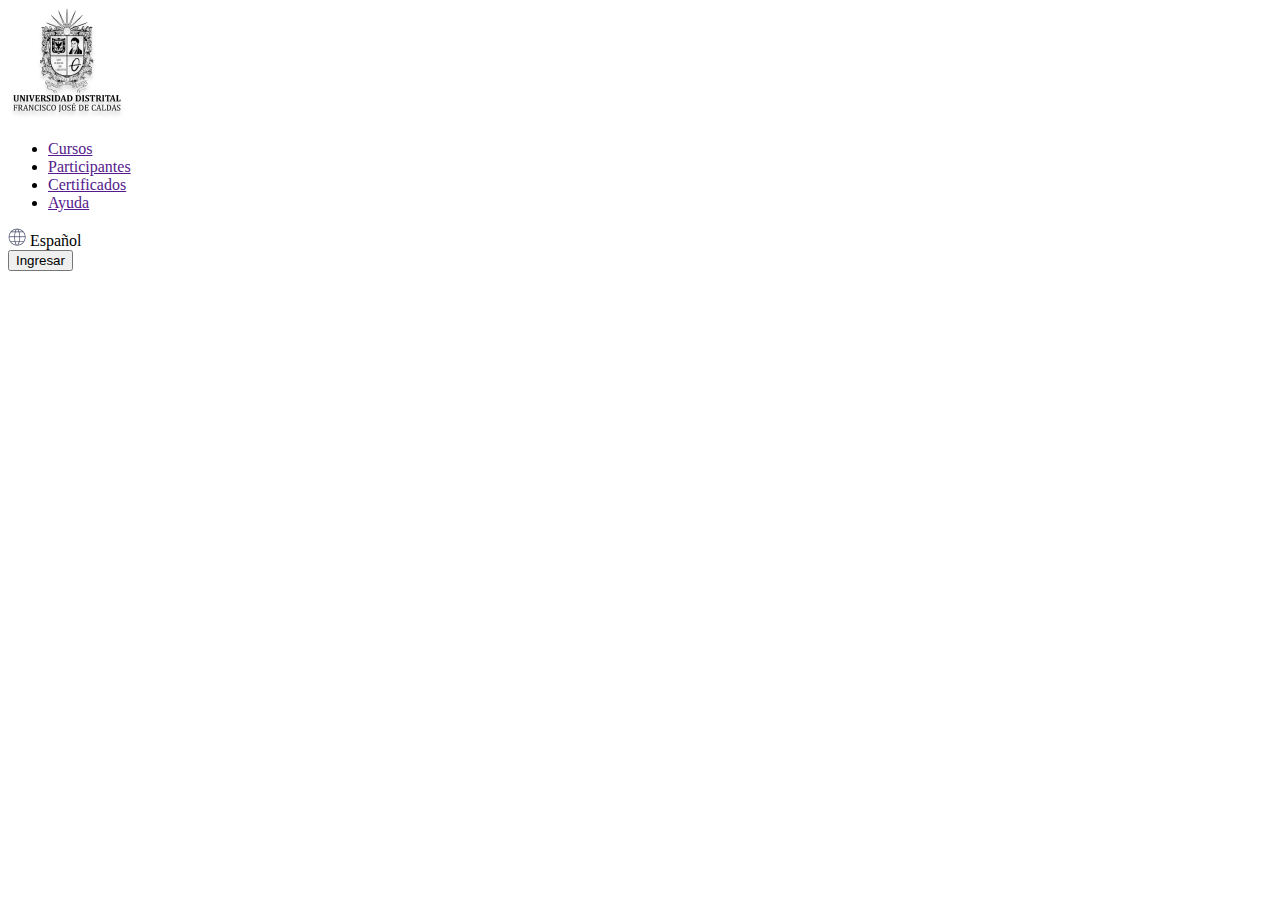
==== punto-1-2-3/index.html @ 98e2f07d "Creacion de header" ====
<!DOCTYPE html>
<html lang="en">
<head>
    <meta charset="UTF-8">
    <meta name="viewport" content="width=device-width, initial-scale=1.0">
    <title>Document</title>
</head>
<body>
    <header>
        <div class="header_navigator">
            <img src="./public/images/header-logo.png" alt="header logo">
            <nav>
                <ul>
                    <li><a href="">Cursos</a></li>
                    <li><a href="">Participantes</a></li>
                    <li><a href="">Certificados</a></li>
                    <li><a href="">Ayuda</a></li>
                </ul>
            </nav>
        </div>
        <div class="header_settings">
            <div class="language">
                <img src="./public/images/header-world.png" alt="header world">
                <span>Español</span>
            </div>
            <button>Ingresar</button>
        </div>
    </header>
    <main></main>

    <footer></footer>
</body>
</html>
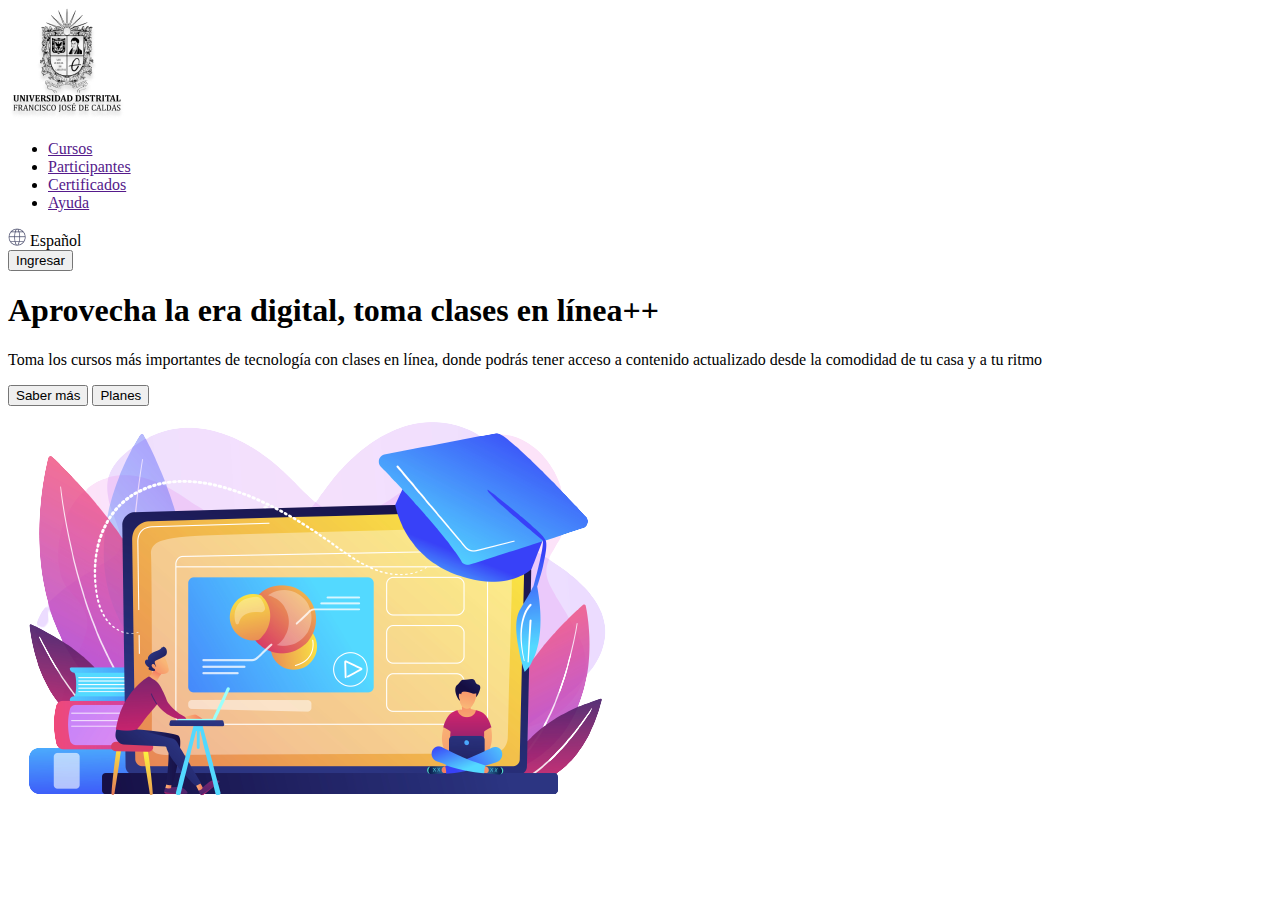
==== commit 227c0686: "Creación de banner en HTML" ====
--- a/punto-1-2-3/index.html
+++ b/punto-1-2-3/index.html
@@ -1,33 +1,53 @@
 <!DOCTYPE html>
 <html lang="en">
-<head>
-    <meta charset="UTF-8">
-    <meta name="viewport" content="width=device-width, initial-scale=1.0">
+  <head>
+    <meta charset="UTF-8" />
+    <meta name="viewport" content="width=device-width, initial-scale=1.0" />
     <title>Document</title>
-</head>
-<body>
+  </head>
+  <body>
     <header>
-        <div class="header_navigator">
-            <img src="./public/images/header-logo.png" alt="header logo">
-            <nav>
-                <ul>
-                    <li><a href="">Cursos</a></li>
-                    <li><a href="">Participantes</a></li>
-                    <li><a href="">Certificados</a></li>
-                    <li><a href="">Ayuda</a></li>
-                </ul>
-            </nav>
+      <div class="header_navigator">
+        <img src="./public/images/header-logo.png" alt="header logo" />
+        <nav>
+          <ul>
+            <li><a href="">Cursos</a></li>
+            <li><a href="">Participantes</a></li>
+            <li><a href="">Certificados</a></li>
+            <li><a href="">Ayuda</a></li>
+          </ul>
+        </nav>
+      </div>
+      <div class="header_settings">
+        <div class="language">
+          <img src="./public/images/header-world.png" alt="header world" />
+          <span>Español</span>
         </div>
-        <div class="header_settings">
-            <div class="language">
-                <img src="./public/images/header-world.png" alt="header world">
-                <span>Español</span>
-            </div>
-            <button>Ingresar</button>
+        <button>Ingresar</button>
+      </div>
+    </header>
+    <main>
+      <section id="banner">
+        <div class="banner__info">
+          <div class="banner_text">
+            <h1>Aprovecha la era digital, toma clases en línea++</h1>
+            <p>
+              Toma los cursos más importantes de tecnología con clases en línea,
+              donde podrás tener acceso a contenido actualizado desde la
+              comodidad de tu casa y a tu ritmo
+            </p>
+          </div>
+          <div class="banner_buttons">
+            <button>Saber más</button>
+            <button>Planes</button>
+          </div>
         </div>
-    </header>
-    <main></main>
+        <img src="./public/images/banner-online.png" alt="banner-online" />
+      </section>
+      <section id="section-1"></section>
+      <section id="section-2"></section>
+    </main>
 
     <footer></footer>
-</body>
-</html>+  </body>
+</html>
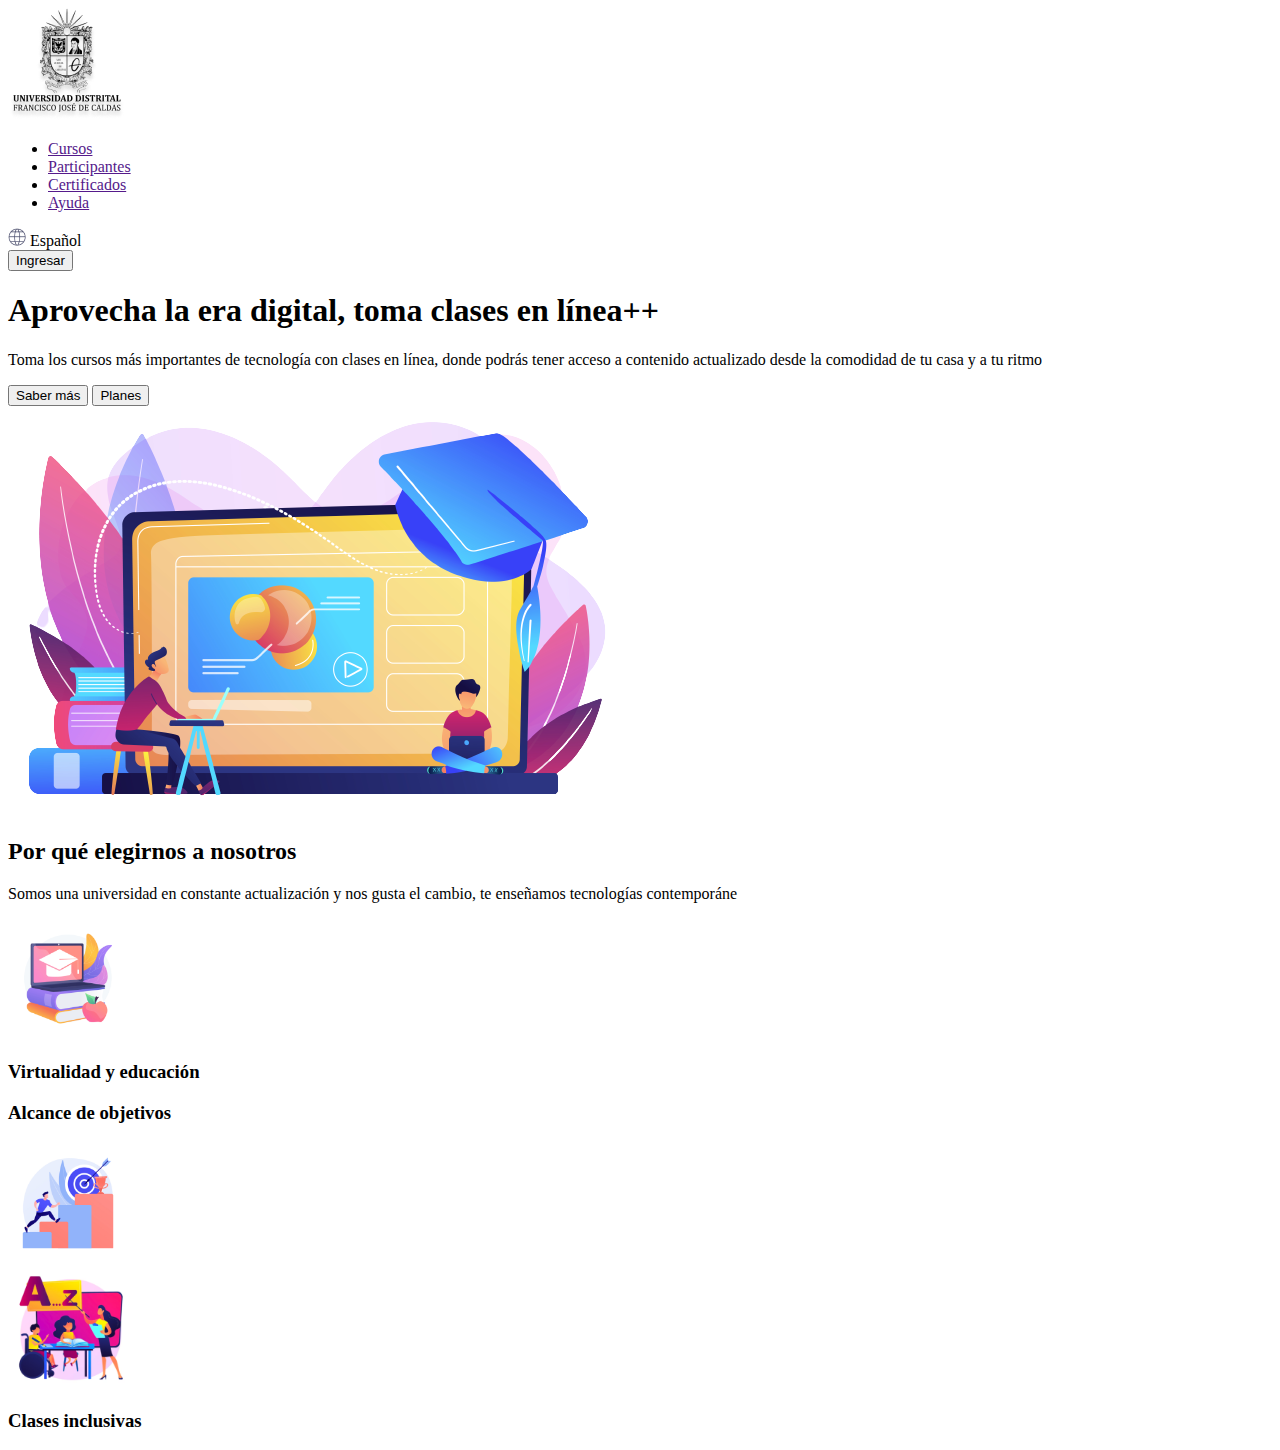
==== commit 96ed3e96: "Creacion de section 1 con HTML" ====
--- a/punto-1-2-3/index.html
+++ b/punto-1-2-3/index.html
@@ -44,7 +44,35 @@
         </div>
         <img src="./public/images/banner-online.png" alt="banner-online" />
       </section>
-      <section id="section-1"></section>
+      <section id="section-1">
+        <div class="Section-1_info">
+          <h2>Por qué elegirnos a nosotros</h2>
+          <p>
+            Somos una universidad en constante actualización y nos gusta el
+            cambio, te enseñamos tecnologías contemporáne
+          </p>
+        </div>
+        <div class="card-1">
+            <img src="./public/images/section1-education.png" alt="education"
+            width="120px"
+            height="120px"
+            >
+            <h3>Virtualidad y educación</h3>
+        </div>
+        <div class="card-2">
+            <h3>Alcance de objetivos</h3>
+            <img src="./public/images/section1-goals.png" alt="goals"
+            width="120px"
+            height="120px">
+        </div>
+        <div class="card-3">
+            <img src="./public/images/section1-teach.png" alt="teach"
+            width="120px"
+            height="120px"
+            >
+            <h3>Clases inclusivas</h3>
+        </div>
+      </section>
       <section id="section-2"></section>
     </main>
 
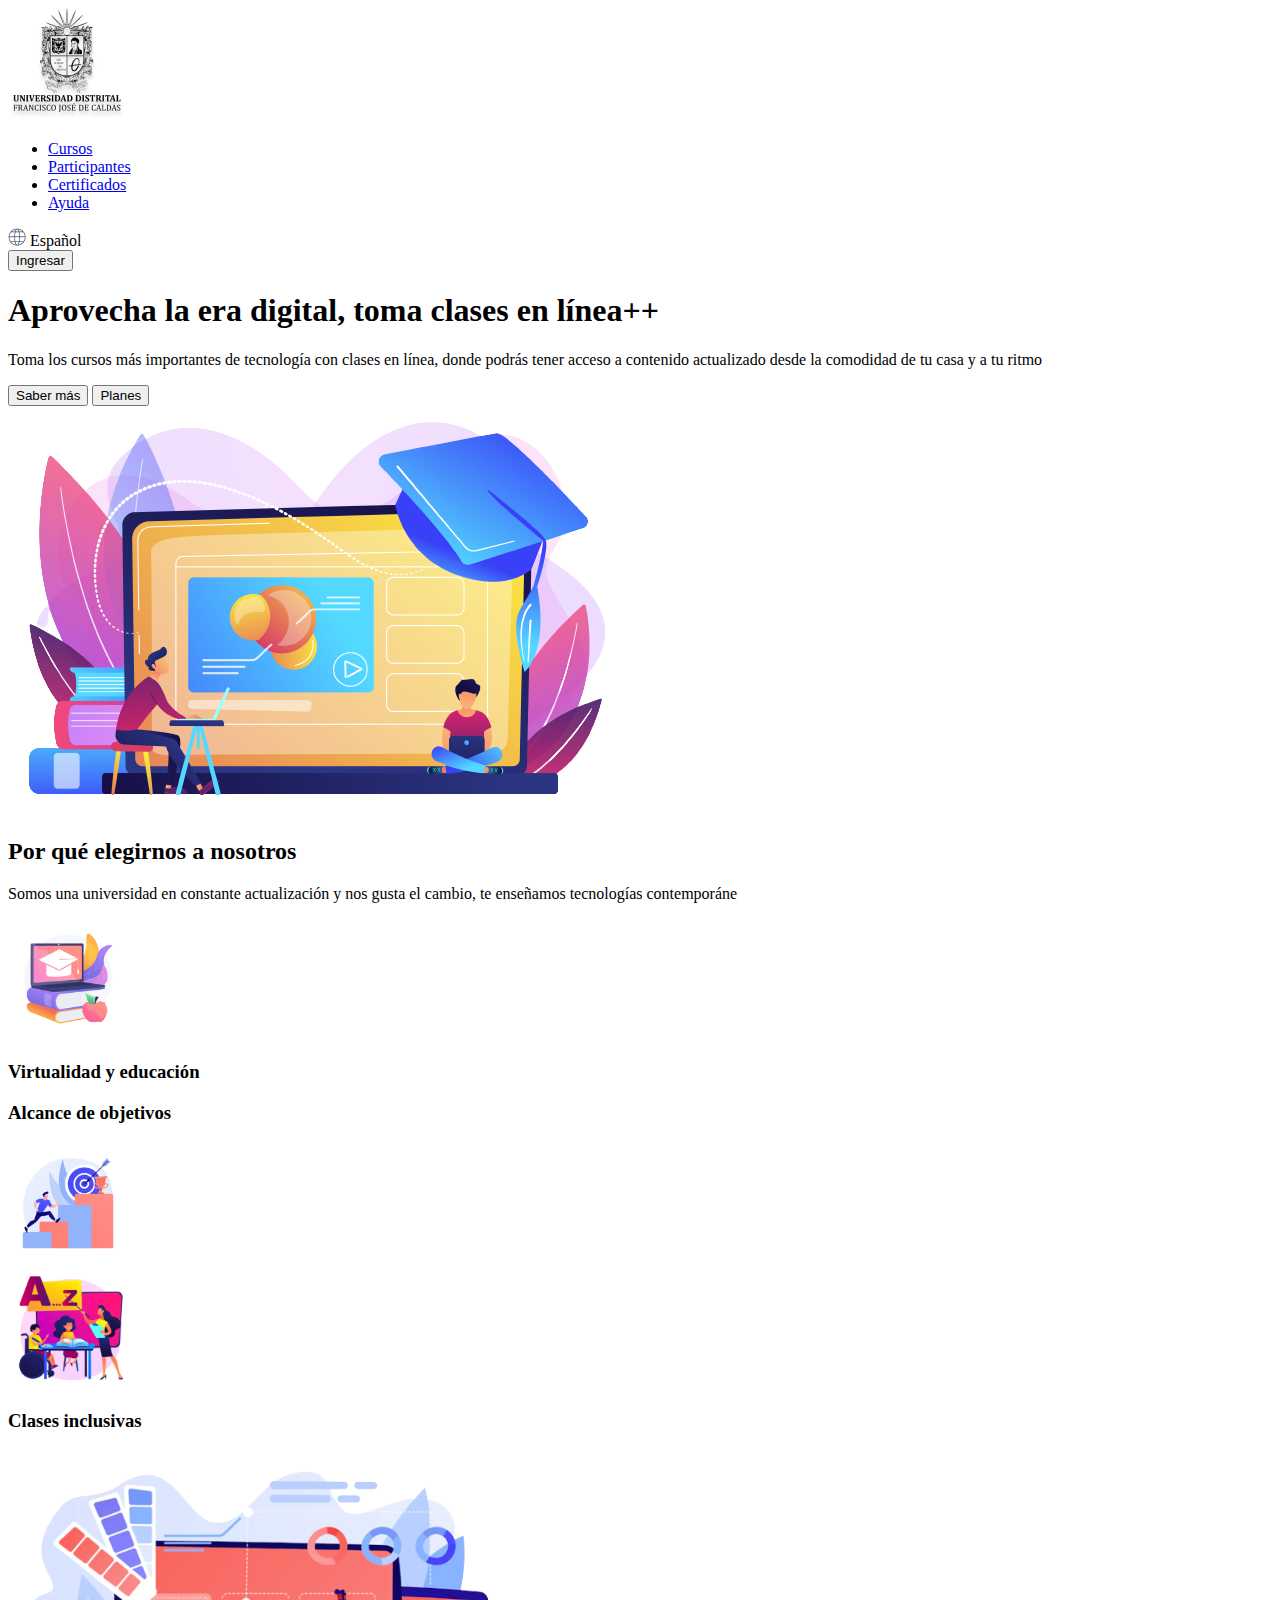
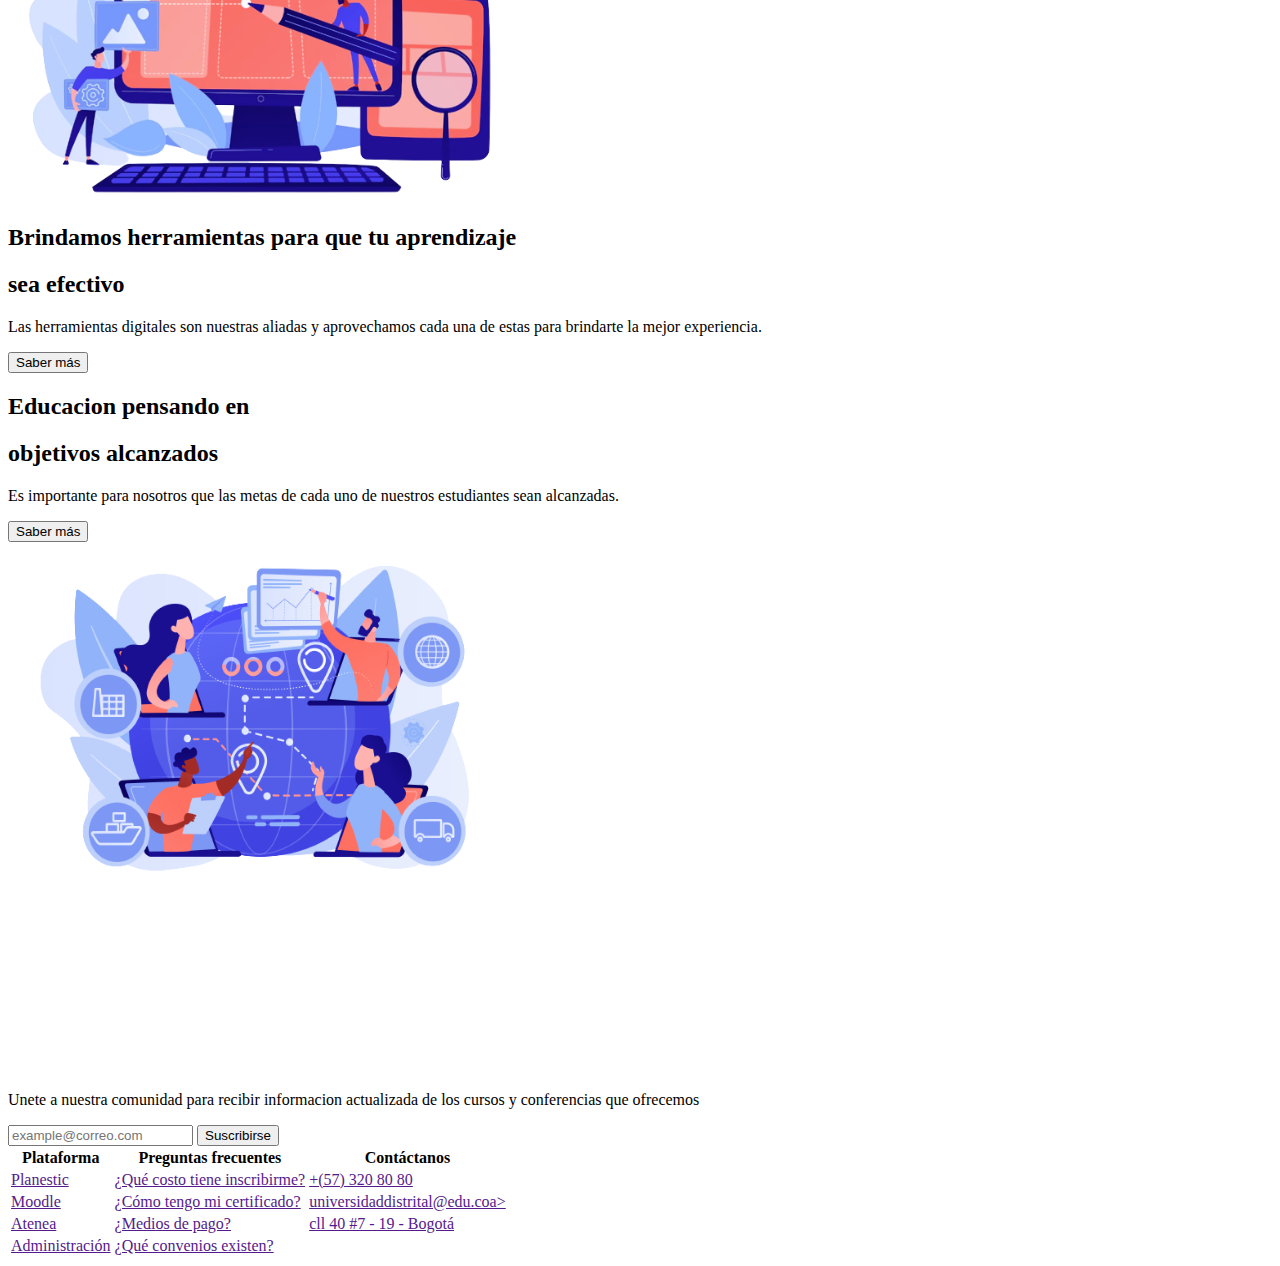
==== commit 6a3fa967: "Finalizacion del punto 2" ====
--- a/punto-1-2-3/index.html
+++ b/punto-1-2-3/index.html
@@ -3,7 +3,7 @@
   <head>
     <meta charset="UTF-8" />
     <meta name="viewport" content="width=device-width, initial-scale=1.0" />
-    <title>Document</title>
+    <title>Page Design</title>
   </head>
   <body>
     <header>
@@ -11,10 +11,10 @@
         <img src="./public/images/header-logo.png" alt="header logo" />
         <nav>
           <ul>
-            <li><a href="">Cursos</a></li>
-            <li><a href="">Participantes</a></li>
-            <li><a href="">Certificados</a></li>
-            <li><a href="">Ayuda</a></li>
+            <li><a href="#banner">Cursos</a></li>
+            <li><a href="#section-1">Participantes</a></li>
+            <li><a href="#section-2">Certificados</a></li>
+            <li><a href="#footer">Ayuda</a></li>
           </ul>
         </nav>
       </div>
@@ -52,30 +52,125 @@
             cambio, te enseñamos tecnologías contemporáne
           </p>
         </div>
-        <div class="card-1">
-            <img src="./public/images/section1-education.png" alt="education"
+        <div class="section-1__card">
+          <img
+            src="./public/images/section1-education.png"
+            alt="education"
             width="120px"
             height="120px"
-            >
-            <h3>Virtualidad y educación</h3>
+          />
+          <h3>Virtualidad y educación</h3>
         </div>
-        <div class="card-2">
-            <h3>Alcance de objetivos</h3>
-            <img src="./public/images/section1-goals.png" alt="goals"
-            width="120px"
-            height="120px">
-        </div>
-        <div class="card-3">
-            <img src="./public/images/section1-teach.png" alt="teach"
+        <div class="section-1__card">
+          <h3>Alcance de objetivos</h3>
+          <img
+            src="./public/images/section1-goals.png"
+            alt="goals"
             width="120px"
             height="120px"
-            >
-            <h3>Clases inclusivas</h3>
+          />
+        </div>
+        <div class="section-1__card">
+          <img
+            src="./public/images/section1-teach.png"
+            alt="teach"
+            width="120px"
+            height="120px"
+          />
+          <h3>Clases inclusivas</h3>
         </div>
       </section>
-      <section id="section-2"></section>
+      <section id="section-2">
+        <div class="section-2__info">
+          <img
+            src="./public/images/section2-tools.png"
+            alt="tools"
+            width="500px"
+            height="350px"
+          />
+          <div>
+            <div>
+              <h2>Brindamos herramientas para que tu aprendizaje</h2>
+              <h2>sea efectivo</h2>
+              <p>
+                Las herramientas digitales son nuestras aliadas y aprovechamos
+                cada una de estas para brindarte la mejor experiencia.
+              </p>
+              <button>Saber más</button>
+            </div>
+          </div>
+        </div>
+        <div class="section-2__info">
+          <div>
+            <h2>Educacion pensando en</h2>
+            <h2>objetivos alcanzados</h2>
+            <p>
+              Es importante para nosotros que las metas de cada uno de nuestros
+              estudiantes sean alcanzadas.
+            </p>
+            <button>Saber más</button>
+          </div>
+          <img
+            src="./public/images/section2-goals.png"
+            alt="goals"
+            width="500px"
+            height="350px"
+          />
+        </div>
+      </section>
     </main>
-
-    <footer></footer>
+    <footer id="footer">
+      <div class="footer__info">
+        <img
+          src="./public/images/footer-logo.png"
+          alt="logo"
+          width="200px"
+          height="175px"
+        />
+        <p>
+          Unete a nuestra comunidad para recibir informacion actualizada de los
+          cursos y conferencias que ofrecemos
+        </p>
+        <form action="">
+          <input type="email"
+          placeholder ="example@correo.com"
+          name="user_email"
+          >
+          <button>Suscribirse</button>
+        </form>
+      </div>
+      <div class="footer__list">
+        <table>
+          <thead>
+            <tr>
+              <th>Plataforma</th>
+              <th>Preguntas frecuentes</th>
+              <th>Contáctanos</th>
+            </tr>
+          </thead>
+          <tbody>
+            <tr>
+              <td><a href="">Planestic</a></td>
+              <td><a href="">¿Qué costo tiene inscribirme?</a></td>
+              <td><a href="">+(57) 320 80 80</a></td>
+            </tr>
+            <tr>
+              <td><a href="">Moodle</a></td>
+              <td><a href="">¿Cómo tengo mi certificado?</a></td>
+              <td><a href="">universidaddistrital@edu.coa></td>
+            </tr>
+            <tr>
+              <td><a href="">Atenea</a></td>
+              <td><a href="">¿Medios de pago?</a></td>
+              <td><a href="">cll 40 #7 - 19 - Bogotá</a></td>
+            </tr>
+            <tr>
+              <td><a href="">Administración</a></td>
+              <td><a href="">¿Qué convenios existen?</a></td>
+            </tr>
+          </tbody>
+        </table>
+      </div>
+    </footer>
   </body>
 </html>
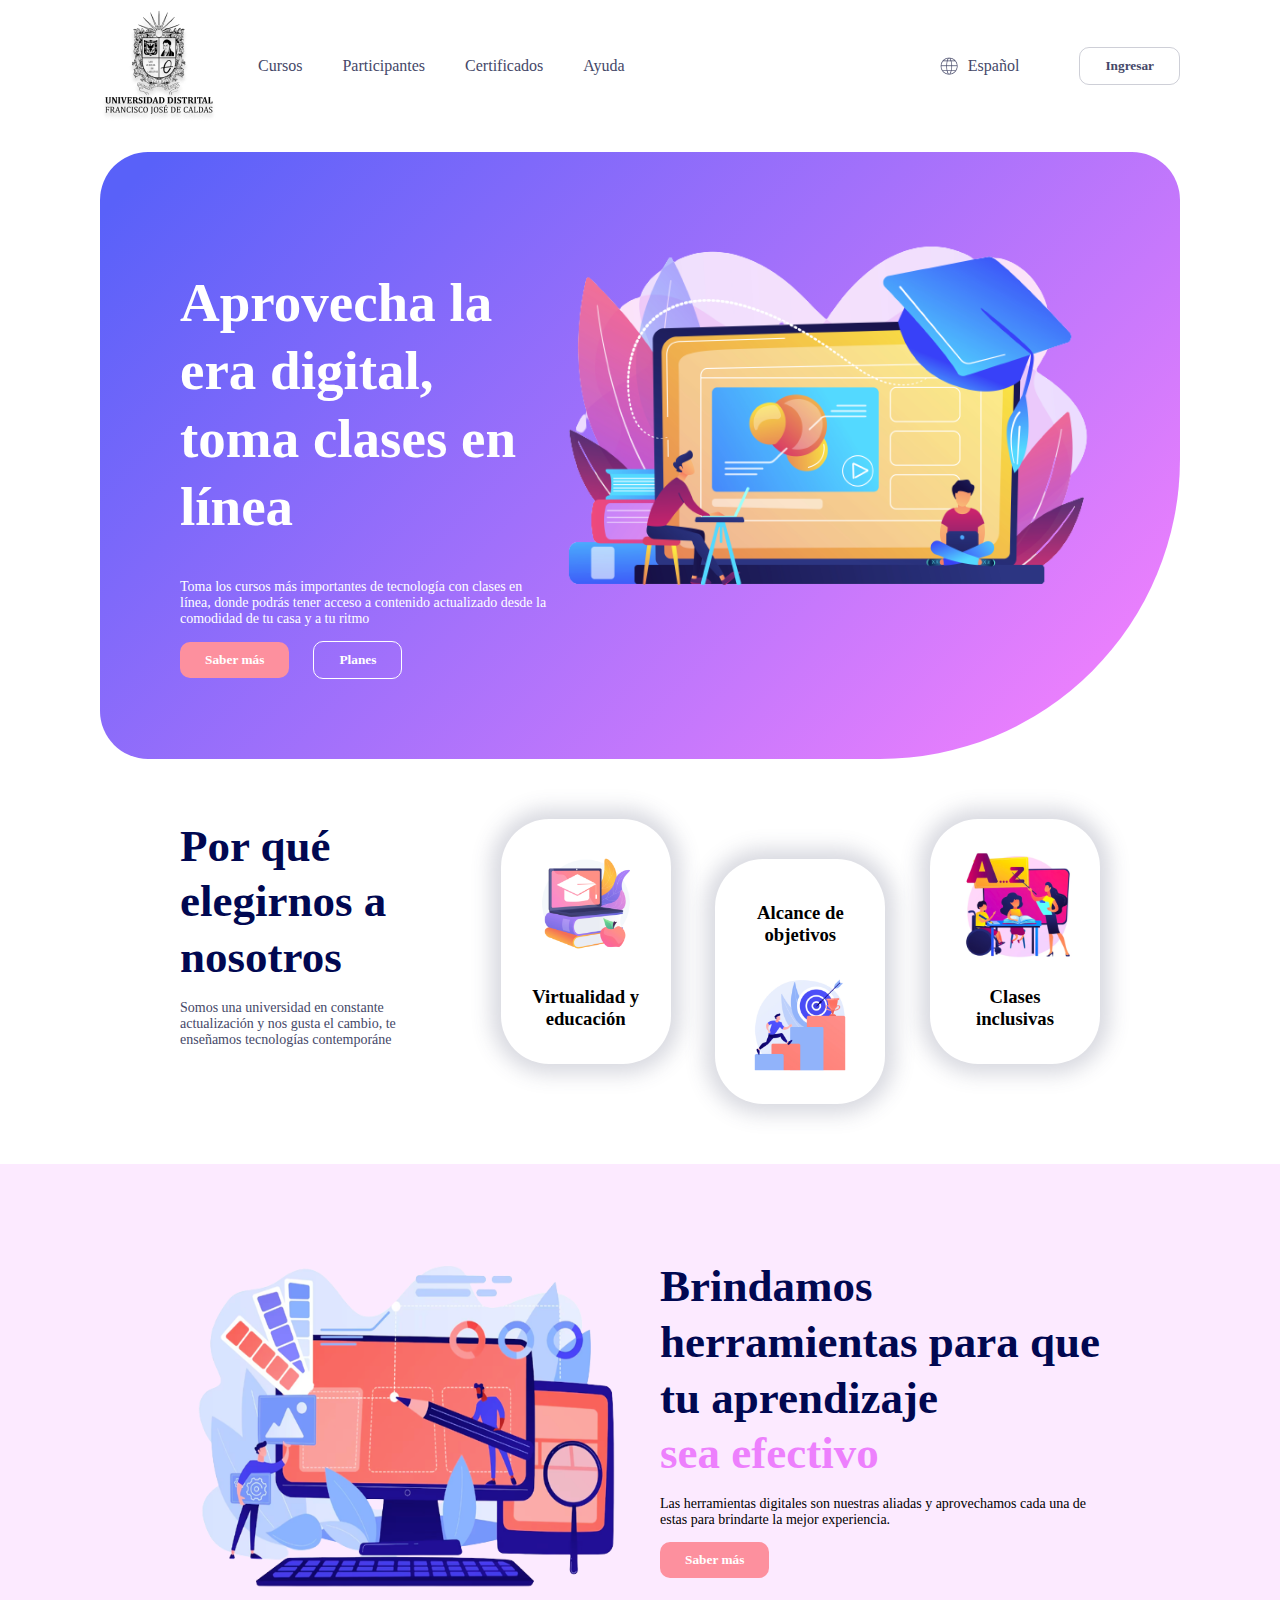
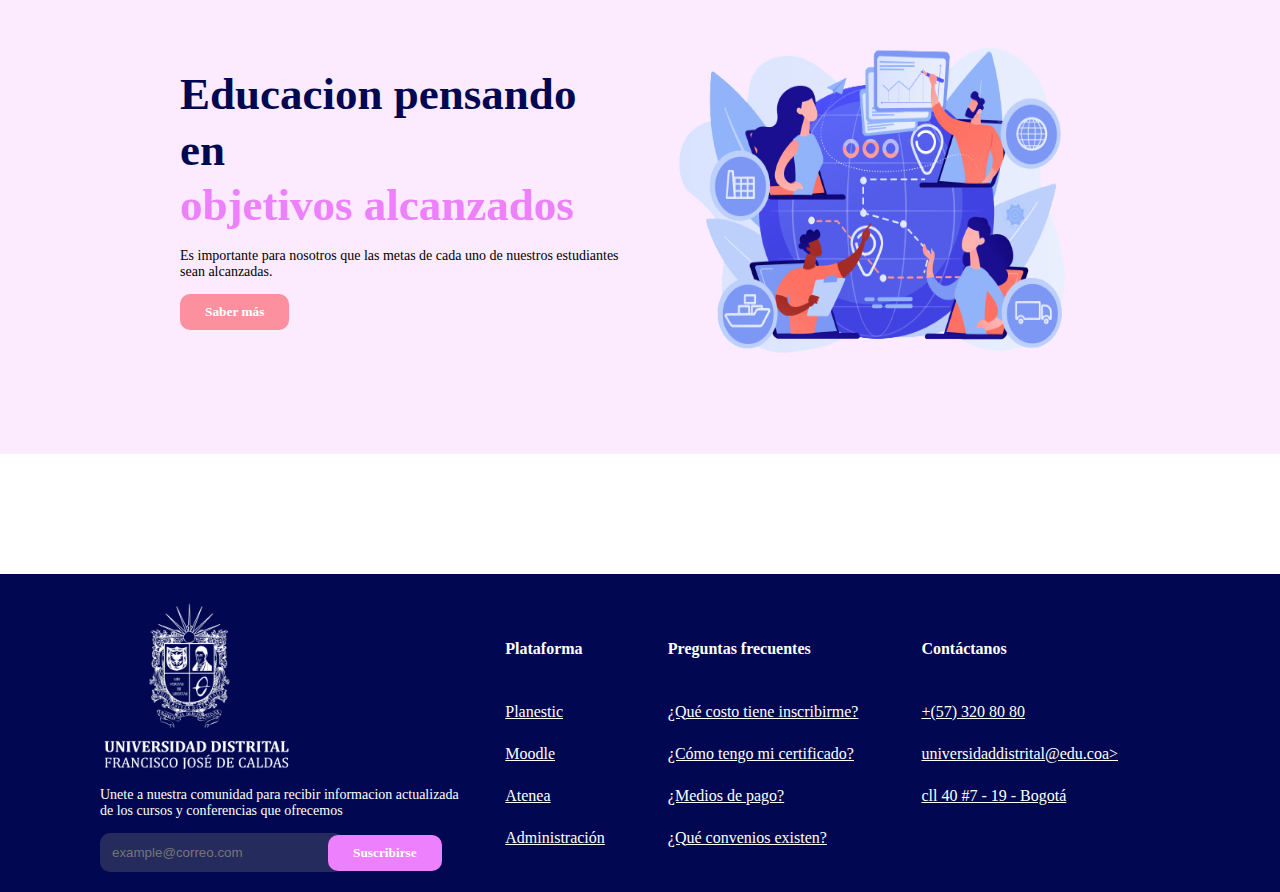
==== commit 68814a04: "Finalizacion punto 3" ====
--- a/punto-1-2-3/index.html
+++ b/punto-1-2-3/index.html
@@ -3,6 +3,13 @@
   <head>
     <meta charset="UTF-8" />
     <meta name="viewport" content="width=device-width, initial-scale=1.0" />
+    <link rel="stylesheet" href="https://indestructibletype.com/fonts/Jost.css" type="text/css" charset="utf-8" />
+    <link rel="stylesheet" href="./styles/header-style.css">
+    <link rel="stylesheet" href="./styles/banner-styles.css">
+    <link rel="stylesheet" href="./styles/common-styles.css">
+    <link rel="stylesheet" href="./styles/section-1-styles.css">
+    <link rel="stylesheet" href="./styles/section-2-styles.css">
+    <link rel="stylesheet" href="./styles/footer-styles.css">
     <title>Page Design</title>
   </head>
   <body>
@@ -30,7 +37,7 @@
       <section id="banner">
         <div class="banner__info">
           <div class="banner_text">
-            <h1>Aprovecha la era digital, toma clases en línea++</h1>
+            <h1>Aprovecha la era digital, toma clases en línea</h1>
             <p>
               Toma los cursos más importantes de tecnología con clases en línea,
               donde podrás tener acceso a contenido actualizado desde la
@@ -38,8 +45,8 @@
             </p>
           </div>
           <div class="banner_buttons">
-            <button>Saber más</button>
-            <button>Planes</button>
+            <button class="button_orange">Saber más</button>
+            <button class="button-transparent">Planes</button>
           </div>
         </div>
         <img src="./public/images/banner-online.png" alt="banner-online" />
@@ -61,7 +68,7 @@
           />
           <h3>Virtualidad y educación</h3>
         </div>
-        <div class="section-1__card">
+        <div class="section-1__card section-1__card-down">
           <h3>Alcance de objetivos</h3>
           <img
             src="./public/images/section1-goals.png"
@@ -85,35 +92,35 @@
           <img
             src="./public/images/section2-tools.png"
             alt="tools"
-            width="500px"
+            width="450px"
             height="350px"
           />
           <div>
             <div>
               <h2>Brindamos herramientas para que tu aprendizaje</h2>
-              <h2>sea efectivo</h2>
+              <h2 class="title-pink">sea efectivo</h2>
               <p>
                 Las herramientas digitales son nuestras aliadas y aprovechamos
                 cada una de estas para brindarte la mejor experiencia.
               </p>
-              <button>Saber más</button>
+              <button class="button_orange">Saber más</button>
             </div>
           </div>
         </div>
         <div class="section-2__info">
           <div>
             <h2>Educacion pensando en</h2>
-            <h2>objetivos alcanzados</h2>
+            <h2 class="title-pink">objetivos alcanzados</h2>
             <p>
               Es importante para nosotros que las metas de cada uno de nuestros
               estudiantes sean alcanzadas.
             </p>
-            <button>Saber más</button>
+            <button class="button_orange">Saber más</button>
           </div>
           <img
             src="./public/images/section2-goals.png"
             alt="goals"
-            width="500px"
+            width="450px"
             height="350px"
           />
         </div>
--- a/punto-1-2-3/styles/header-style.css
+++ b/punto-1-2-3/styles/header-style.css
@@ -0,0 +1,37 @@
+header{
+    display: flex;
+    margin: 10px 100px;
+    justify-content: space-between;
+}
+.header_navigator{
+    display: flex;
+    align-items: center;
+}
+ul{
+    display: flex;
+    list-style: none;
+    gap: 40px;
+}
+nav a{
+    color:#454868;
+    text-decoration: none;
+    font-weight: 500;
+}
+.header_settings{
+    display: flex;
+    align-items: center;
+    gap: 60px;
+}
+.language{
+    display: flex;
+    align-items: center;
+    gap: 10px;
+    font-family: 'Jost';
+    color:#454868;
+    font-weight: 300;
+}
+header button {
+background-color: transparent;
+border: 1px solid #45486843;
+color:#454868
+}--- a/punto-1-2-3/styles/banner-styles.css
+++ b/punto-1-2-3/styles/banner-styles.css
@@ -0,0 +1,25 @@
+#banner{
+    display: flex;
+    margin: 30px 100px;
+    background: linear-gradient(134deg, #5961F9 3.74%, #ED80FD 92.01%);
+    border-radius: 48px 48px 300px 48px;
+    padding: 80px;
+    color: white;
+}
+
+h1{
+    font-family: 'Jost';
+    font-size: 55px;
+    line-height: 124%;
+    letter-spacing: -1%;
+}
+#banner img{
+   width: 550px;
+   height: 370px; 
+}
+.button-transparent{
+    background-color: transparent;
+    color: white;
+    border: 1px solid;
+    margin-left: 20px;
+}--- a/punto-1-2-3/styles/common-styles.css
+++ b/punto-1-2-3/styles/common-styles.css
@@ -0,0 +1,33 @@
+a{
+    font-family: 'Jost';
+}
+
+button{
+    font-family: 'Jost';
+    font-weight: bold;
+    border-radius: 10px;
+    padding: 10px 25px;
+    cursor: pointer;
+}
+p{
+    font-family: 'Jost';
+    font-size: 14px;
+}
+
+.button_orange {
+    background-color: #FD909E;
+    color: white;
+    border: none;
+}
+h2{
+    font-family: 'Jost';
+    font-size: 45px;
+    color: #010851;
+    line-height: 124%;
+    letter-spacing: -1%;
+    margin: 0%;
+}
+
+body{
+    margin: 0%;
+}--- a/punto-1-2-3/styles/section-1-styles.css
+++ b/punto-1-2-3/styles/section-1-styles.css
@@ -0,0 +1,28 @@
+#section-1{
+    display: flex;
+    margin: 60px 180px;
+    justify-content: space-between;
+}
+
+.Section-1_info{
+    width: 30%;
+}
+.Section-1_info p {
+    color: #454868;
+}
+
+.section-1__card {
+    width: min-content;
+    height: 195px;
+    text-align: center;
+    box-shadow:  0px 0px 20px 10px #45486835;
+    border-radius: 48px;
+    padding: 25px;
+
+}
+.section-1__card-down {
+    margin-top: 40px;
+}
+h3{
+    font-family: 'Jost';
+}--- a/punto-1-2-3/styles/section-2-styles.css
+++ b/punto-1-2-3/styles/section-2-styles.css
@@ -0,0 +1,12 @@
+#section-2{
+    background-color: #ec80fd2b;
+   padding: 50px 180px;
+}
+.section-2__info{
+    display: flex;
+    margin: 30px 0px;
+    gap: 30px;
+    align-items: center;
+}
+.title-pink{
+    color: #ED80FD}--- a/punto-1-2-3/styles/footer-styles.css
+++ b/punto-1-2-3/styles/footer-styles.css
@@ -0,0 +1,47 @@
+footer{
+    display: flex;
+    background-color: #010851;
+    margin-top: 120px;
+    align-items: center;
+    padding: 20px 100px;
+    color: white;
+    justify-content: space-between;
+
+}
+.footer__info{
+    width: 34%;
+}
+
+form button {
+    background-color: #ED80FD;
+    color: white;
+    border:  none;
+}
+input{
+    padding: 12px;
+    width: 220px;
+    border-radius: 10px;
+    margin-right: -20px;
+    border: none;
+    background-color: #4548688c;
+}
+td a {
+    color: white;
+}
+
+th{
+    height: 80px;
+}
+
+td{
+    padding-right: 60px ;
+}
+
+tr{
+    height: 40px;
+}
+
+table{
+    font-family: 'Jost';
+    text-align: left;
+}